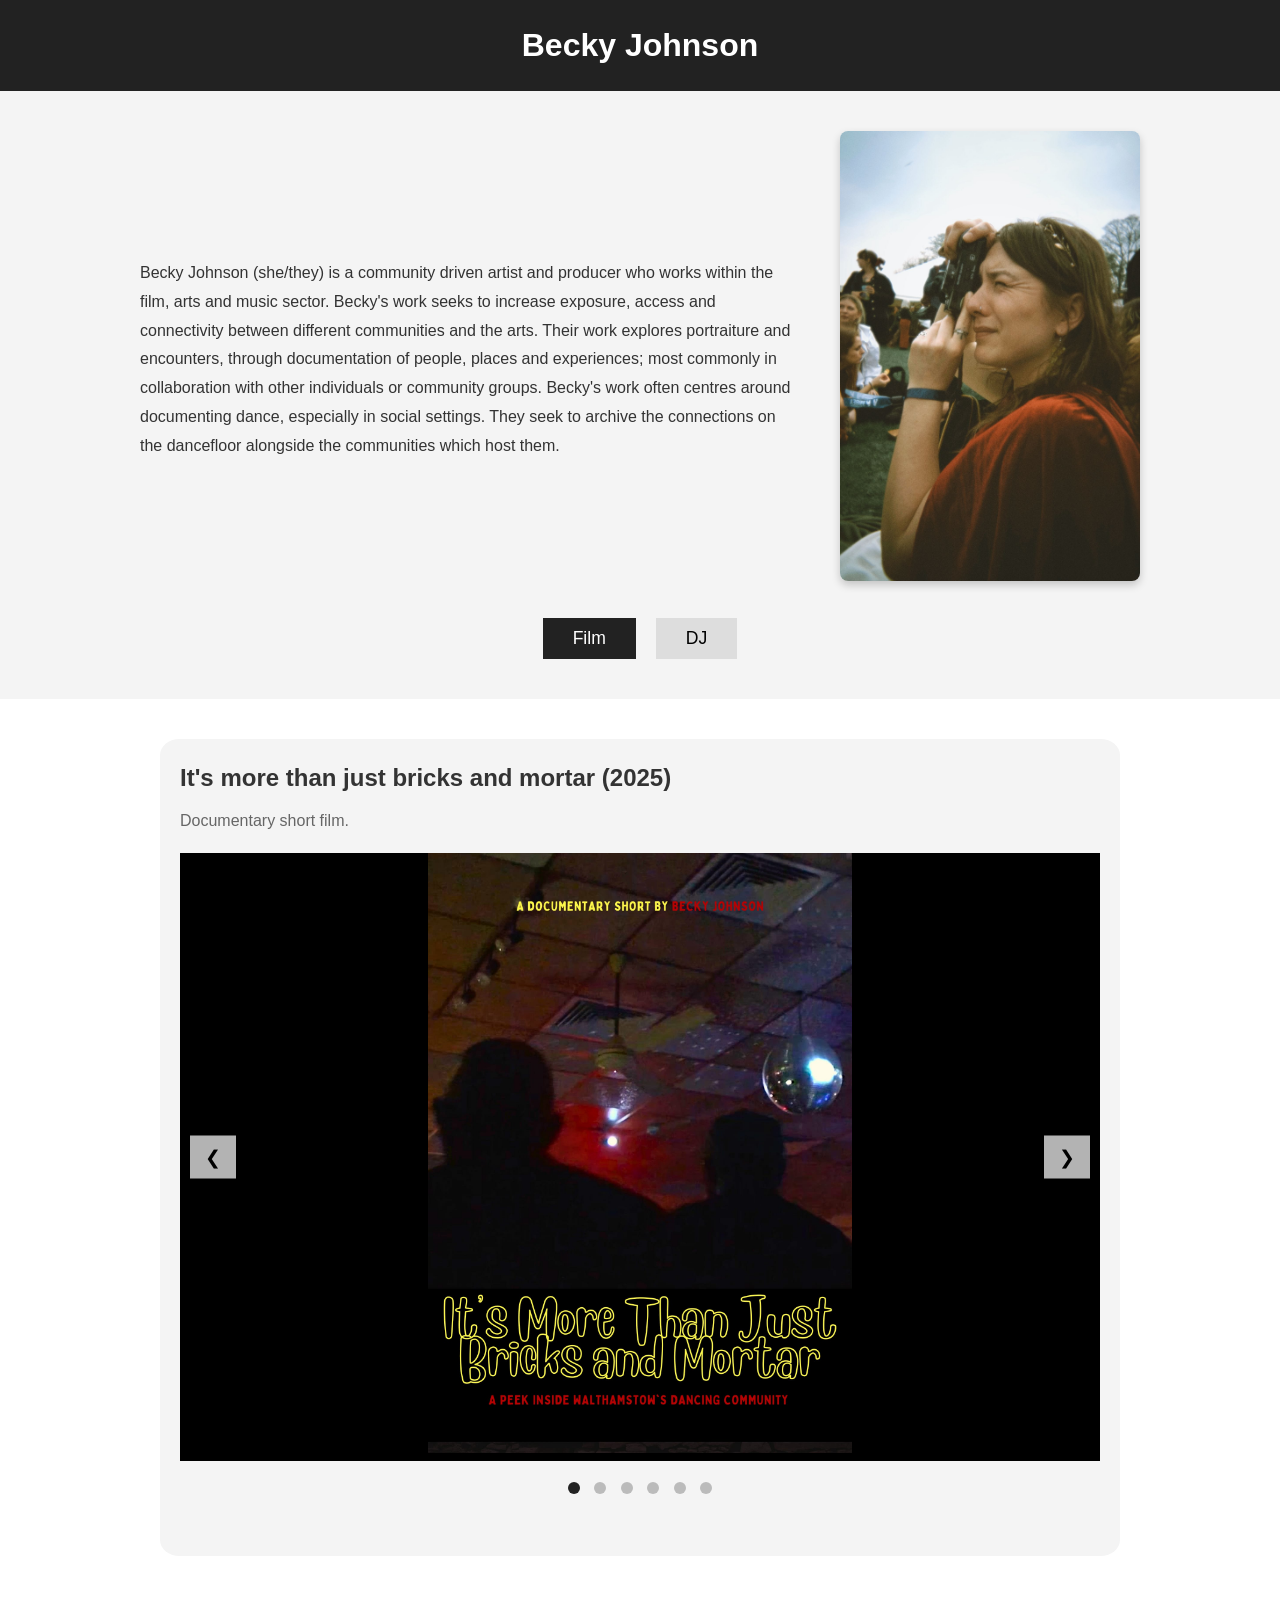
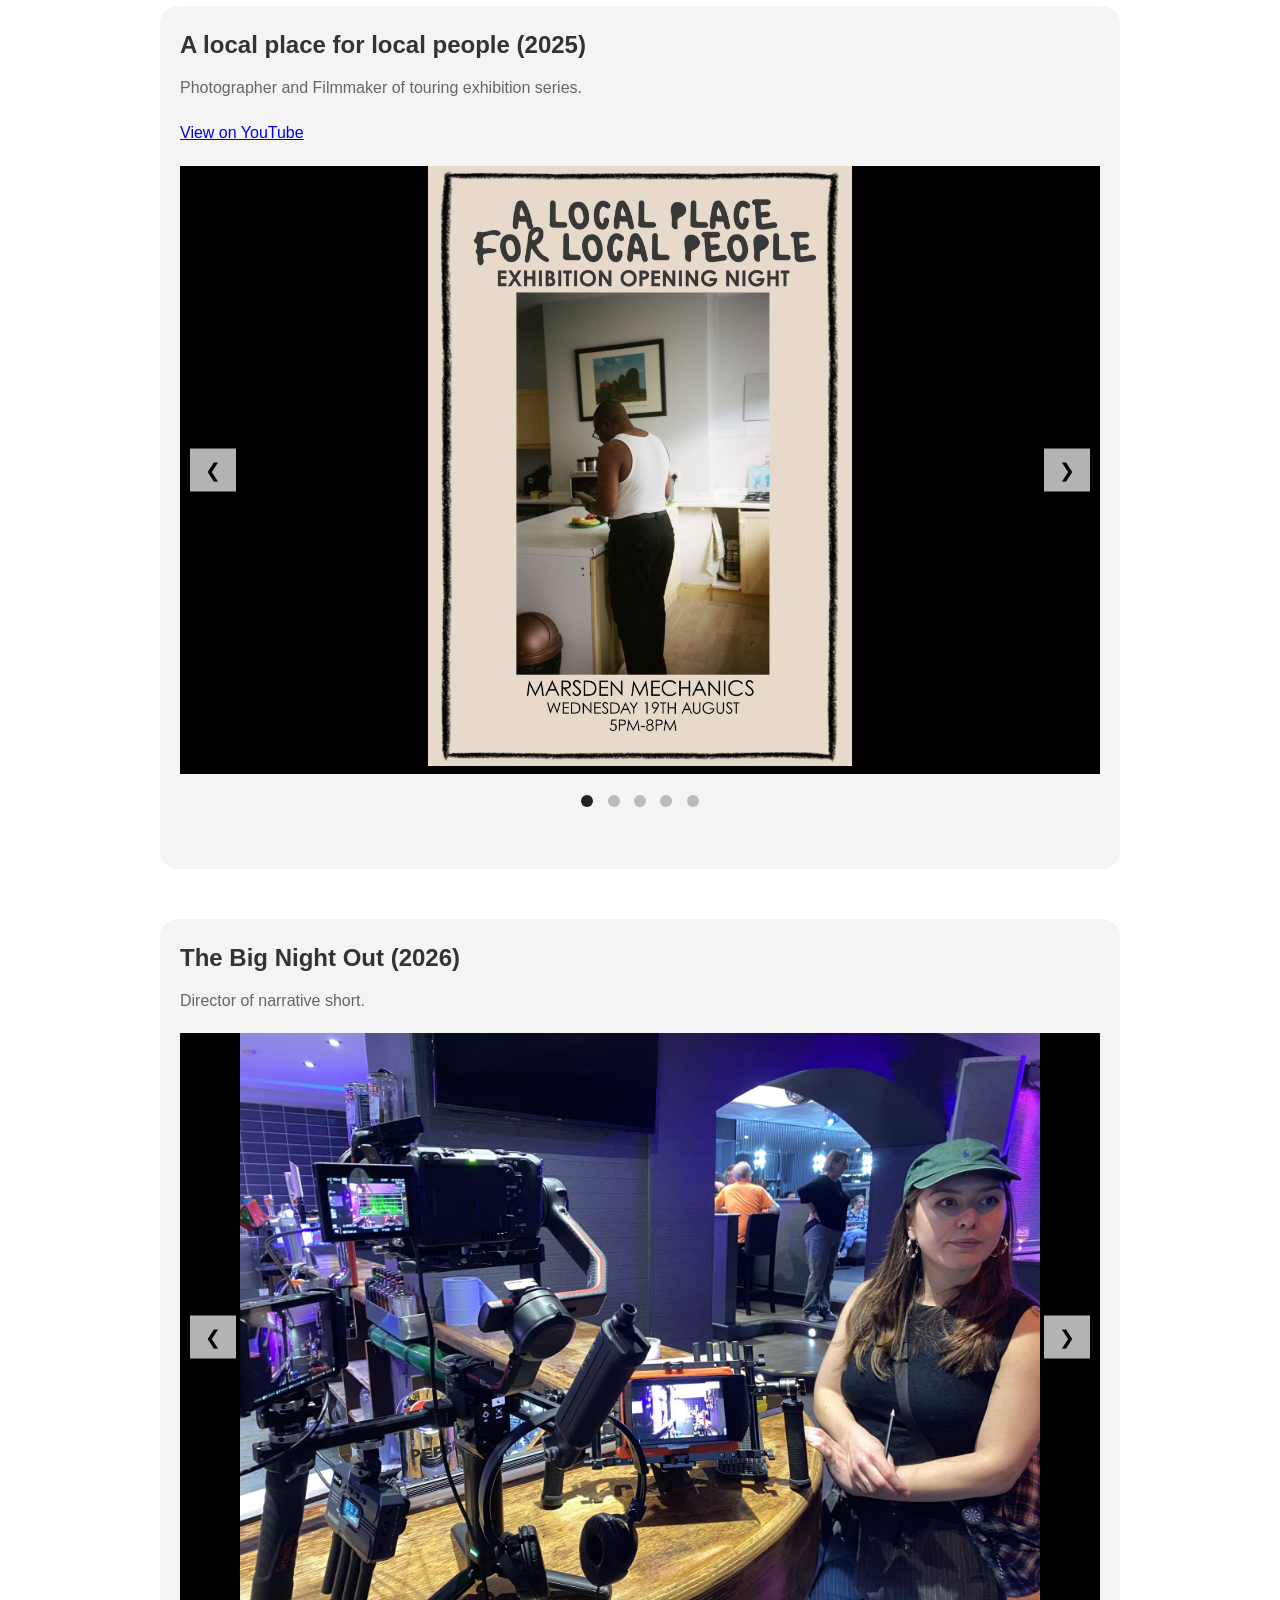
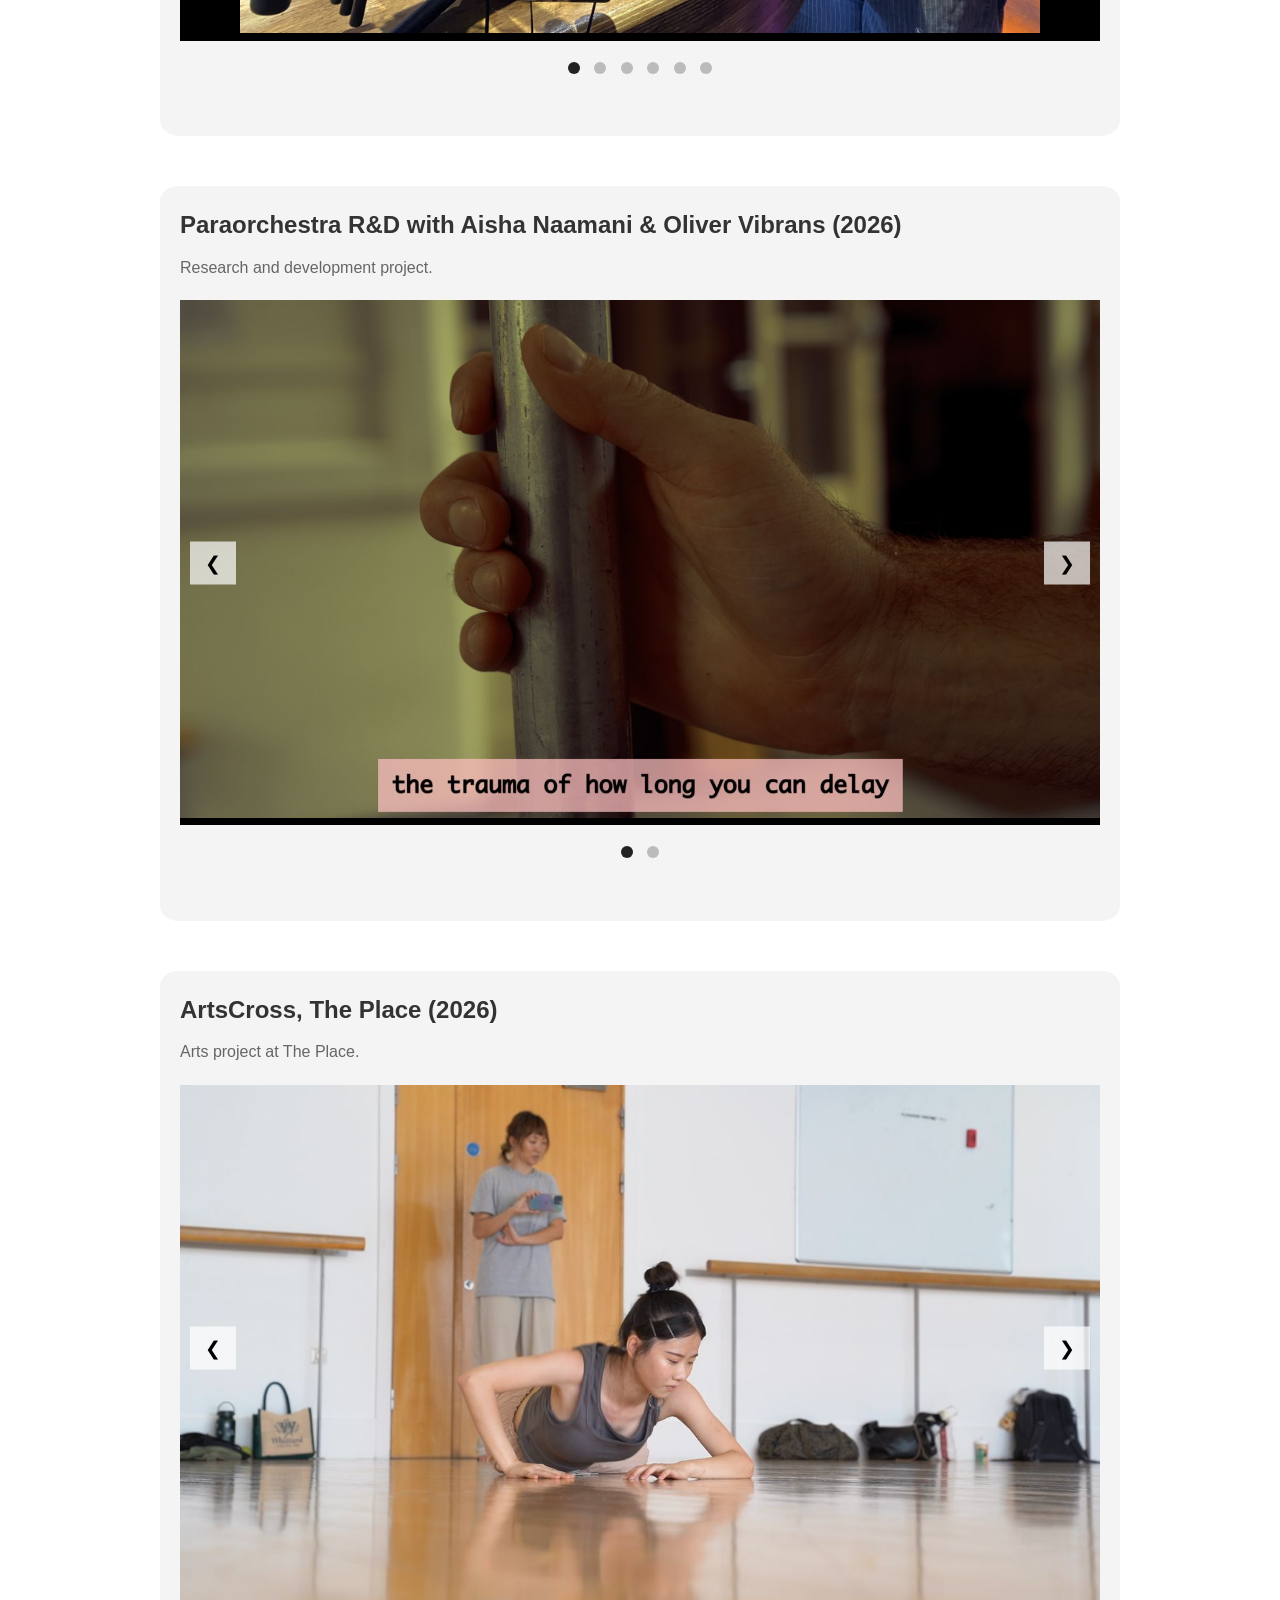
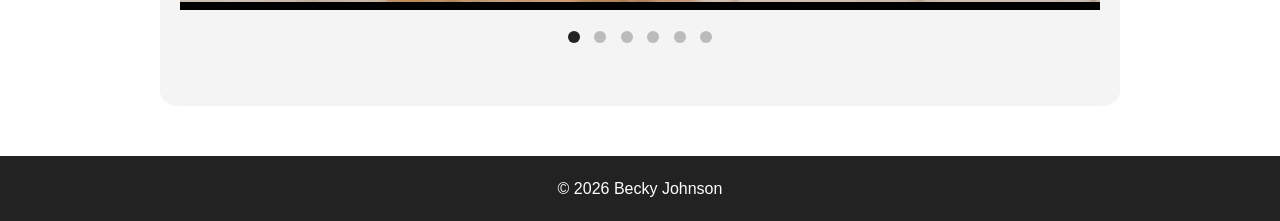
==== index.html @ 0bb27cd7 "push repo" ====
<!DOCTYPE html>
<html lang="en">
<head>
    <meta charset="UTF-8">
    <meta name="viewport" content="width=device-width, initial-scale=1.0">
    <title>Becky Johnson - Portfolio</title>
    <link rel="stylesheet" href="./style.css">
</head>
<body>
    <!-- Header -->
    <header>
        <h1>Becky Johnson</h1>
    </header>

    <!-- Hero Section -->
    <section class="hero">
        <div class="hero-content">
            <div class="bio">
                <p>Becky Johnson (she/they) is a community driven artist and producer who works within the film, arts and music sector. Becky's work seeks to increase exposure, access and connectivity between different communities and the arts. Their work explores portraiture and encounters, through documentation of people, places and experiences; most commonly in collaboration with other individuals or community groups. Becky's work often centres around documenting dance, especially in social settings. They seek to archive the connections on the dancefloor alongside the communities which host them.</p>
            </div>
            <div class="hero-image">
                <img src="Assets/Becky.jpeg" alt="Becky Johnson">
            </div>
        </div>

        <div class="tabs">
            <button class="tab active" onclick="showTab('film')">Film</button>
            <button class="tab" onclick="showTab('dj')">DJ</button>
        </div>
    </section>

    <!-- Main Body -->
    <main>
        <!-- Film Section -->
        <div id="film" class="content-section active">
            <div class="projects">

                <!-- Project 1: It's more than just bricks and mortar -->
                <div class="project">
                    <h3>It's more than just bricks and mortar (2025)</h3>
                    <p class="project-description">Documentary short film.</p>

                    <div class="slideshow">
                        <div class="slideshow-container">
                            <div class="slide active">
                                <img src="Assets/It's more than just bricks and mortar _main.jpeg" alt="It's more than just bricks and mortar">
                            </div>
                            <div class="slide">
                                <img src="Assets/It's more than just bricks and mortar _1.jpeg" alt="It's more than just bricks and mortar">
                            </div>
                            <div class="slide">
                                <img src="Assets/It's more than just bricks and mortar _2.jpeg" alt="It's more than just bricks and mortar">
                            </div>
                            <div class="slide">
                                <img src="Assets/It's more than just bricks and mortar _3.jpeg" alt="It's more than just bricks and mortar">
                            </div>
                            <div class="slide">
                                <img src="Assets/It's more than just bricks and mortar _4.jpeg" alt="It's more than just bricks and mortar">
                            </div>
                            <div class="slide">
                                <img src="Assets/It's more than just bricks and mortar _5.jpeg" alt="It's more than just bricks and mortar">
                            </div>

                            <div class="slideshow-controls">
                                <button class="control-btn" onclick="changeSlide(0, -1)">&#10094;</button>
                                <button class="control-btn" onclick="changeSlide(0, 1)">&#10095;</button>
                            </div>
                        </div>

                        <div class="dots">
                            <span class="dot active" onclick="goToSlide(0, 0)"></span>
                            <span class="dot" onclick="goToSlide(0, 1)"></span>
                            <span class="dot" onclick="goToSlide(0, 2)"></span>
                            <span class="dot" onclick="goToSlide(0, 3)"></span>
                            <span class="dot" onclick="goToSlide(0, 4)"></span>
                            <span class="dot" onclick="goToSlide(0, 5)"></span>
                        </div>
                    </div>
                </div>

                <!-- Project 2: A local place for local people -->
                <div class="project">
                    <h3>A local place for local people (2025)</h3>
                    <p class="project-description">Photographer and Filmmaker of touring exhibition series.</p>
                    <p class="project-description">
                        <a href="https://youtube.com/playlist?list=PLKdVuWgEbwWw&si=3KhOcfUSU0G9OUzR" target="_blank">View on YouTube</a>
                    </p>

                    <div class="slideshow">
                        <div class="slideshow-container">
                            <div class="slide active">
                                <img src="Assets/A local place for local people_main.jpeg" alt="A local place for local people">
                            </div>
                            <div class="slide">
                                <img src="Assets/A local place for local people_1.jpeg" alt="A local place for local people">
                            </div>
                            <div class="slide">
                                <img src="Assets/A local place for local people_2.jpeg" alt="A local place for local people">
                            </div>
                            <div class="slide">
                                <img src="Assets/A local place for local people_3.jpeg" alt="A local place for local people">
                            </div>
                            <div class="slide">
                                <img src="Assets/A local place for local people_4.jpeg" alt="A local place for local people">
                            </div>

                            <div class="slideshow-controls">
                                <button class="control-btn" onclick="changeSlide(1, -1)">&#10094;</button>
                                <button class="control-btn" onclick="changeSlide(1, 1)">&#10095;</button>
                            </div>
                        </div>

                        <div class="dots">
                            <span class="dot active" onclick="goToSlide(1, 0)"></span>
                            <span class="dot" onclick="goToSlide(1, 1)"></span>
                            <span class="dot" onclick="goToSlide(1, 2)"></span>
                            <span class="dot" onclick="goToSlide(1, 3)"></span>
                            <span class="dot" onclick="goToSlide(1, 4)"></span>
                        </div>
                    </div>
                </div>

                <!-- Project 3: The Big Night Out -->
                <div class="project">
                    <h3>The Big Night Out (2026)</h3>
                    <p class="project-description">Director of narrative short.</p>

                    <div class="slideshow">
                        <div class="slideshow-container">
                            <div class="slide active">
                                <img src="Assets/The Big Night Out_Main.jpeg" alt="The Big Night Out">
                            </div>
                            <div class="slide">
                                <img src="Assets/The Big Night Out_1.jpeg" alt="The Big Night Out">
                            </div>
                            <div class="slide">
                                <img src="Assets/The Big Night Out_2.jpeg" alt="The Big Night Out">
                            </div>
                            <div class="slide">
                                <img src="Assets/The Big Night Out_3.jpeg" alt="The Big Night Out">
                            </div>
                            <div class="slide">
                                <img src="Assets/The Big Night Out_4.jpeg" alt="The Big Night Out">
                            </div>
                            <div class="slide">
                                <img src="Assets/Happy Dradons Big Night Out.jpeg" alt="The Big Night Out">
                            </div>

                            <div class="slideshow-controls">
                                <button class="control-btn" onclick="changeSlide(2, -1)">&#10094;</button>
                                <button class="control-btn" onclick="changeSlide(2, 1)">&#10095;</button>
                            </div>
                        </div>

                        <div class="dots">
                            <span class="dot active" onclick="goToSlide(2, 0)"></span>
                            <span class="dot" onclick="goToSlide(2, 1)"></span>
                            <span class="dot" onclick="goToSlide(2, 2)"></span>
                            <span class="dot" onclick="goToSlide(2, 3)"></span>
                            <span class="dot" onclick="goToSlide(2, 4)"></span>
                            <span class="dot" onclick="goToSlide(2, 5)"></span>
                        </div>
                    </div>
                </div>

                <!-- Project 4: Paraorchestra R&D -->
                <div class="project">
                    <h3>Paraorchestra R&D with Aisha Naamani & Oliver Vibrans (2026)</h3>
                    <p class="project-description">Research and development project.</p>

                    <div class="slideshow">
                        <div class="slideshow-container">
                            <div class="slide active">
                                <img src="Assets/Paraorchestra R&D with Aisha Naamani & Oliver Vibrans_Main.jpeg" alt="Paraorchestra R&D">
                            </div>
                            <div class="slide">
                                <img src="Assets/Paraorchestra R&D with Aisha Naamani & Oliver Vibrans _1.jpeg" alt="Paraorchestra R&D">
                            </div>

                            <div class="slideshow-controls">
                                <button class="control-btn" onclick="changeSlide(3, -1)">&#10094;</button>
                                <button class="control-btn" onclick="changeSlide(3, 1)">&#10095;</button>
                            </div>
                        </div>

                        <div class="dots">
                            <span class="dot active" onclick="goToSlide(3, 0)"></span>
                            <span class="dot" onclick="goToSlide(3, 1)"></span>
                        </div>
                    </div>
                </div>

                <!-- Project 5: ArtsCross, The Place -->
                <div class="project">
                    <h3>ArtsCross, The Place (2026)</h3>
                    <p class="project-description">Arts project at The Place.</p>

                    <div class="slideshow">
                        <div class="slideshow-container">
                            <div class="slide active">
                                <img src="Assets/ArtsCross, The Place_1.jpeg" alt="ArtsCross, The Place">
                            </div>
                            <div class="slide">
                                <img src="Assets/ArtsCross, The Place_2.jpeg" alt="ArtsCross, The Place">
                            </div>
                            <div class="slide">
                                <img src="Assets/ArtsCross, The Place_3.jpeg" alt="ArtsCross, The Place">
                            </div>
                            <div class="slide">
                                <img src="Assets/ArtsCross, The Place_4.jpeg" alt="ArtsCross, The Place">
                            </div>
                            <div class="slide">
                                <img src="Assets/ArtsCross, The Place_5.jpeg" alt="ArtsCross, The Place">
                            </div>
                            <div class="slide">
                                <img src="Assets/ArtsCross, The Place_6.jpeg" alt="ArtsCross, The Place">
                            </div>

                            <div class="slideshow-controls">
                                <button class="control-btn" onclick="changeSlide(4, -1)">&#10094;</button>
                                <button class="control-btn" onclick="changeSlide(4, 1)">&#10095;</button>
                            </div>
                        </div>

                        <div class="dots">
                            <span class="dot active" onclick="goToSlide(4, 0)"></span>
                            <span class="dot" onclick="goToSlide(4, 1)"></span>
                            <span class="dot" onclick="goToSlide(4, 2)"></span>
                            <span class="dot" onclick="goToSlide(4, 3)"></span>
                            <span class="dot" onclick="goToSlide(4, 4)"></span>
                            <span class="dot" onclick="goToSlide(4, 5)"></span>
                        </div>
                    </div>
                </div>

            </div>
        </div>

        <!-- DJ Section -->
        <div id="dj" class="content-section">
            <div class="empty-state">
                <h2>Coming Soon</h2>
                <p>DJ projects will be added here.</p>
            </div>
        </div>
    </main>

    <!-- Footer -->
    <footer>
        <p>&copy; 2026 Becky Johnson</p>
    </footer>

    <script>
        // Tab switching
        function showTab(tabName) {
            // Hide all content sections
            const sections = document.querySelectorAll('.content-section');
            sections.forEach(section => section.classList.remove('active'));

            // Remove active class from all tabs
            const tabs = document.querySelectorAll('.tab');
            tabs.forEach(tab => tab.classList.remove('active'));

            // Show selected section
            document.getElementById(tabName).classList.add('active');

            // Highlight active tab
            event.target.classList.add('active');
        }

        // Slideshow functionality
        function changeSlide(projectIndex, direction) {
            const project = document.querySelectorAll('.project')[projectIndex];
            const slides = project.querySelectorAll('.slide');
            const dots = project.querySelectorAll('.dot');

            let currentIndex = 0;
            slides.forEach((slide, index) => {
                if (slide.classList.contains('active')) {
                    currentIndex = index;
                }
            });

            slides[currentIndex].classList.remove('active');
            dots[currentIndex].classList.remove('active');

            let newIndex = currentIndex + direction;
            if (newIndex >= slides.length) newIndex = 0;
            if (newIndex < 0) newIndex = slides.length - 1;

            slides[newIndex].classList.add('active');
            dots[newIndex].classList.add('active');
        }

        function goToSlide(projectIndex, slideIndex) {
            const project = document.querySelectorAll('.project')[projectIndex];
            const slides = project.querySelectorAll('.slide');
            const dots = project.querySelectorAll('.dot');

            slides.forEach(slide => slide.classList.remove('active'));
            dots.forEach(dot => dot.classList.remove('active'));

            slides[slideIndex].classList.add('active');
            dots[slideIndex].classList.add('active');
        }
    </script>
</body>
</html>
---- style.css ----
* {
            margin: 0;
            padding: 0;
            box-sizing: border-box;
        }

        body {
            font-family: Arial, sans-serif;
            line-height: 1.6;
            color: #333;
        }

        /* Header */
        header {
            background-color: #222;
            color: white;
            padding: 20px;
            text-align: center;
        }

        header h1 {
            font-size: 2em;
        }

        /* Hero Section */
        .hero {
            background-color: #f4f4f4;
            padding: 40px 20px;
            text-align: center;
        }

        .hero-content {
            max-width: 1000px;
            margin: 0 auto 30px;
            display: flex;
            align-items: center;
            gap: 40px;
        }

        .bio {
            flex: 1;
            line-height: 1.8;
            text-align: left;
        }

        .hero-image {
            flex: 0 0 300px;
        }

        .hero-image img {
            width: 100%;
            height: auto;
            border-radius: 8px;
            box-shadow: 0 4px 8px rgba(0, 0, 0, 0.2);
        }

        /* Tabs */
        .tabs {
            display: flex;
            justify-content: center;
            gap: 20px;
            margin-top: 20px;
        }

        .tab {
            padding: 10px 30px;
            background-color: #ddd;
            border: none;
            cursor: pointer;
            font-size: 1.1em;
            transition: background-color 0.3s;
        }

        .tab:hover {
            background-color: #ccc;
        }

        .tab.active {
            background-color: #222;
            color: white;
        }

        /* Main Body */
        main {
            max-width: 1000px;
            margin: 40px auto;
            padding: 0 20px;
        }

        .content-section {
            display: none;
        }

        .content-section.active {
            display: block;
        }

        .projects {
            display: flex;
            flex-direction: column;
            gap: 50px;
        }

        /* Project Card */
        .project {
            border: 1px solid #rgb(244, 244, 244);
            border-radius: 2%;
            padding: 20px;
            background-color: rgb(244, 244, 244);
            /* background-image: radial-gradient(rgba(18, 28, 28, 0.757), rgba(28, 47, 47, 0.563)); */
            /* box-shadow: 
                12px 12px 16px 0 rgba(0, 0, 0, 0.55),
                -2px -4px 10px 0 rgba(0, 0, 0, 0.55); */
        }

        .project h3 {
            margin-bottom: 10px;
            font-size: 1.5em;
        }

        .project-description {
            margin-bottom: 20px;
            color: #666;
        }

        /* Slideshow */
        .slideshow {
            position: relative;
            max-width: 100%;
            margin: 20px 0;
        }

        .slideshow-container {
            position: relative;
            background-color: #000;
            min-height: 400px;
            display: flex;
            align-items: center;
            justify-content: center;
        }

        .slide {
            display: none;
            width: 100%;
        }

        .slide.active {
            display: block;
        }

        .slide img {
            width: 100%;
            height: auto;
            max-height: 600px;
            object-fit: contain;
        }

        /* Slideshow Controls */
        .slideshow-controls {
            position: absolute;
            top: 50%;
            transform: translateY(-50%);
            width: 100%;
            display: flex;
            justify-content: space-between;
            padding: 0 10px;
        }

        .control-btn {
            background-color: rgba(255, 255, 255, 0.7);
            border: none;
            padding: 10px 15px;
            cursor: pointer;
            font-size: 1.2em;
            transition: background-color 0.3s;
        }

        .control-btn:hover {
            background-color: rgba(255, 255, 255, 0.9);
        }

        /* Dots */
        .dots {
            text-align: center;
            padding: 15px 0;
        }

        .dot {
            height: 12px;
            width: 12px;
            margin: 0 5px;
            background-color: #bbb;
            border-radius: 50%;
            display: inline-block;
            cursor: pointer;
            transition: background-color 0.3s;
        }

        .dot.active {
            background-color: #222;
        }

        /* Footer */
        footer {
            background-color: #222;
            color: white;
            text-align: center;
            padding: 20px;
            margin-top: 50px;
        }

        /* Empty State */
        .empty-state {
            text-align: center;
            padding: 60px 20px;
            color: #999;
        }
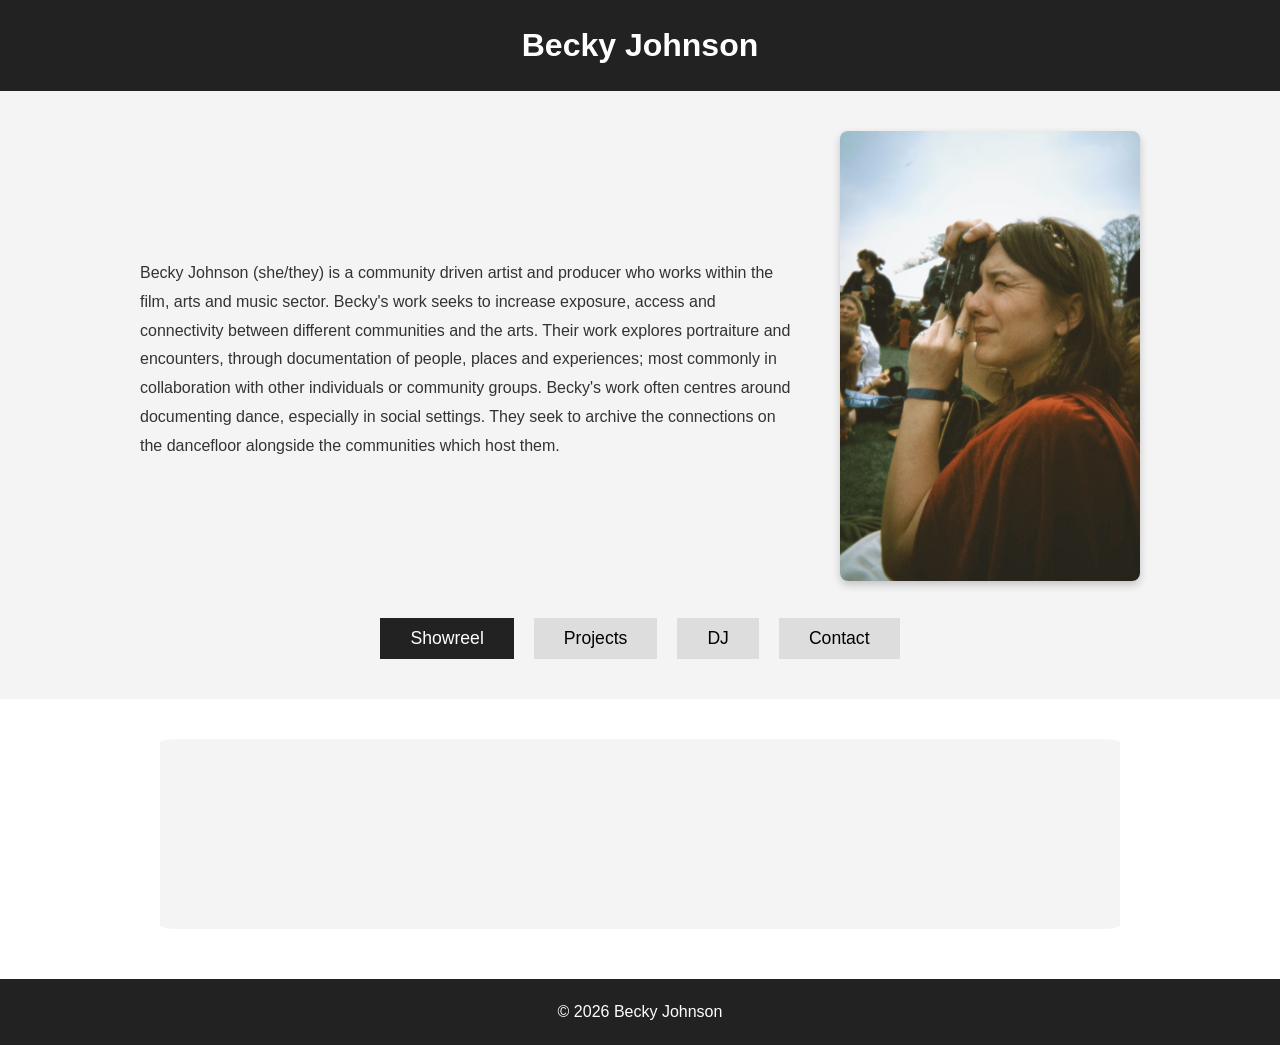
==== commit 4c40bf1c: "add tabs, new links, rename projects" ====
--- a/index.html
+++ b/index.html
@@ -24,30 +24,46 @@
         </div>
 
         <div class="tabs">
-            <button class="tab active" onclick="showTab('film')">Film</button>
+            <button class="tab active" onclick="showTab('showreel')">Showreel</button>
+            <button class="tab " onclick="showTab('film')">Projects</button>
             <button class="tab" onclick="showTab('dj')">DJ</button>
+            <button class="tab" onclick="showTab('contact')">Contact</button>
         </div>
     </section>
 
     <!-- Main Body -->
     <main>
+
+        <!-- Showreel Section -->
+         <div id="showreel" class="content-section active project">
+            <!-- https://youtu.be/Aj2TbbXhRAE?is=eNiJQ0PCiGZi4lae -->
+
+            <!-- width="560" height="315" -->
+            <iframe 
+            src="https://www.youtube.com/embed/Aj2TbbXhRAE?si=S99N1YdwuLKvpBjG" 
+            title="YouTube video player" frameborder="0" allow="accelerometer; autoplay; clipboard-write; encrypted-media; gyroscope; picture-in-picture; web-share" 
+            referrerpolicy="strict-origin-when-cross-origin" allowfullscreen></iframe>
+
+
+         </div>
+
         <!-- Film Section -->
-        <div id="film" class="content-section active">
+        <div id="film" class="content-section">
             <div class="projects">
 
                 <!-- Project 1: It's more than just bricks and mortar -->
                 <div class="project">
                     <h3>It's more than just bricks and mortar (2025)</h3>
-                    <p class="project-description">Documentary short film.</p>
+                    <p class="project-description">Documentary short exploring Walthamstow Trades hall's dancing community and it's impact on working mens clubs today. Screened at Adra Screendance festival, Frame Rush Film festival, Off beat folk film festival and awarded to the honours list at Women X festival.</p>
 
                     <div class="slideshow">
                         <div class="slideshow-container">
                             <div class="slide active">
                                 <img src="Assets/It's more than just bricks and mortar _main.jpeg" alt="It's more than just bricks and mortar">
                             </div>
-                            <div class="slide">
+                            <!-- <div class="slide">
                                 <img src="Assets/It's more than just bricks and mortar _1.jpeg" alt="It's more than just bricks and mortar">
-                            </div>
+                            </div> -->
                             <div class="slide">
                                 <img src="Assets/It's more than just bricks and mortar _2.jpeg" alt="It's more than just bricks and mortar">
                             </div>
@@ -57,9 +73,9 @@
                             <div class="slide">
                                 <img src="Assets/It's more than just bricks and mortar _4.jpeg" alt="It's more than just bricks and mortar">
                             </div>
-                            <div class="slide">
+                            <!-- <div class="slide">
                                 <img src="Assets/It's more than just bricks and mortar _5.jpeg" alt="It's more than just bricks and mortar">
-                            </div>
+                            </div> -->
 
                             <div class="slideshow-controls">
                                 <button class="control-btn" onclick="changeSlide(0, -1)">&#10094;</button>
@@ -81,7 +97,7 @@
                 <!-- Project 2: A local place for local people -->
                 <div class="project">
                     <h3>A local place for local people (2025)</h3>
-                    <p class="project-description">Photographer and Filmmaker of touring exhibition series.</p>
+                    <p class="project-description">Photographer and Filmmaker of touring exhibition series which explores themes of identity within rural communities.</p>
                     <p class="project-description">
                         <a href="https://youtube.com/playlist?list=PLKdVuWgEbwWw&si=3KhOcfUSU0G9OUzR" target="_blank">View on YouTube</a>
                     </p>
@@ -89,19 +105,19 @@
                     <div class="slideshow">
                         <div class="slideshow-container">
                             <div class="slide active">
+                                <img src="Assets/A local place for local people_4.jpeg" alt="A local place for local people">
+                            </div>
+                            <!-- <div class="slide">
+                                <img src="Assets/A local place for local people_1.jpeg" alt="A local place for local people">
+                            </div> -->
+                            <div class="slide">
+                                <img src="Assets/A local place for local people_2.jpeg" alt="A local place for local people">
+                            </div>
+                            <div class="slide">
+                                <img src="Assets/A local place for local people_3.jpeg" alt="A local place for local people">
+                            </div>
+                            <div class="slide">
                                 <img src="Assets/A local place for local people_main.jpeg" alt="A local place for local people">
-                            </div>
-                            <div class="slide">
-                                <img src="Assets/A local place for local people_1.jpeg" alt="A local place for local people">
-                            </div>
-                            <div class="slide">
-                                <img src="Assets/A local place for local people_2.jpeg" alt="A local place for local people">
-                            </div>
-                            <div class="slide">
-                                <img src="Assets/A local place for local people_3.jpeg" alt="A local place for local people">
-                            </div>
-                            <div class="slide">
-                                <img src="Assets/A local place for local people_4.jpeg" alt="A local place for local people">
                             </div>
 
                             <div class="slideshow-controls">
@@ -123,7 +139,7 @@
                 <!-- Project 3: The Big Night Out -->
                 <div class="project">
                     <h3>The Big Night Out (2026)</h3>
-                    <p class="project-description">Director of narrative short.</p>
+                    <p class="project-description">Director of community led short film, exploring disabled nightlife in rural Abergavenny. Produced by Happy Dragons Theatre. <br>Release date TBC.</p>
 
                     <div class="slideshow">
                         <div class="slideshow-container">
@@ -131,19 +147,19 @@
                                 <img src="Assets/The Big Night Out_Main.jpeg" alt="The Big Night Out">
                             </div>
                             <div class="slide">
+                                <img src="Assets/Happy Dradons Big Night Out.jpeg" alt="The Big Night Out">
+                            </div>
+                            <div class="slide">
                                 <img src="Assets/The Big Night Out_1.jpeg" alt="The Big Night Out">
                             </div>
-                            <div class="slide">
+                            <!-- <div class="slide">
                                 <img src="Assets/The Big Night Out_2.jpeg" alt="The Big Night Out">
-                            </div>
+                            </div> -->
                             <div class="slide">
                                 <img src="Assets/The Big Night Out_3.jpeg" alt="The Big Night Out">
                             </div>
                             <div class="slide">
                                 <img src="Assets/The Big Night Out_4.jpeg" alt="The Big Night Out">
-                            </div>
-                            <div class="slide">
-                                <img src="Assets/Happy Dradons Big Night Out.jpeg" alt="The Big Night Out">
                             </div>
 
                             <div class="slideshow-controls">
@@ -166,15 +182,15 @@
                 <!-- Project 4: Paraorchestra R&D -->
                 <div class="project">
                     <h3>Paraorchestra R&D with Aisha Naamani & Oliver Vibrans (2026)</h3>
-                    <p class="project-description">Research and development project.</p>
-
-                    <div class="slideshow">
-                        <div class="slideshow-container">
-                            <div class="slide active">
+                    <p class="project-description">Filmmaker for Research and Development project.</p>
+
+                    <div class="slideshow">
+                        <div class="slideshow-container">
+                            <div class="slide active">
+                                <img src="Assets/Paraorchestra R&D with Aisha Naamani & Oliver Vibrans _1.jpeg" alt="Paraorchestra R&D">
+                            </div>
+                            <div class="slide">
                                 <img src="Assets/Paraorchestra R&D with Aisha Naamani & Oliver Vibrans_Main.jpeg" alt="Paraorchestra R&D">
-                            </div>
-                            <div class="slide">
-                                <img src="Assets/Paraorchestra R&D with Aisha Naamani & Oliver Vibrans _1.jpeg" alt="Paraorchestra R&D">
                             </div>
 
                             <div class="slideshow-controls">
@@ -193,7 +209,8 @@
                 <!-- Project 5: ArtsCross, The Place -->
                 <div class="project">
                     <h3>ArtsCross, The Place (2026)</h3>
-                    <p class="project-description">Arts project at The Place.</p>
+                    <p class="project-description">Filmmaker for international collaboration project with 8 choreographers and 28 dancers from Beijing, Hong Kong, Taipei and London.</p>
+                    <p><a href=" https://rescen.net/blog10/">Project link</a></p>
 
                     <div class="slideshow">
                         <div class="slideshow-container">
@@ -243,6 +260,16 @@
                 <p>DJ projects will be added here.</p>
             </div>
         </div>
+        
+        <!-- Contact Section -->
+        <div id="contact" class="content-section">
+            <div class="empty-state">
+                <h2>Becky Johnson</h2>
+                <p>Email: bjohnsoncreative@outlook.com</p>
+                <p>Instagram: intagram.com/bjognsoncreative</p>
+                <p>YouTube: youtube.com/@b.johnsoncreative</p>
+            </div>
+        </div>
     </main>
 
     <!-- Footer -->
@@ -250,59 +277,6 @@
         <p>&copy; 2026 Becky Johnson</p>
     </footer>
 
-    <script>
-        // Tab switching
-        function showTab(tabName) {
-            // Hide all content sections
-            const sections = document.querySelectorAll('.content-section');
-            sections.forEach(section => section.classList.remove('active'));
-
-            // Remove active class from all tabs
-            const tabs = document.querySelectorAll('.tab');
-            tabs.forEach(tab => tab.classList.remove('active'));
-
-            // Show selected section
-            document.getElementById(tabName).classList.add('active');
-
-            // Highlight active tab
-            event.target.classList.add('active');
-        }
-
-        // Slideshow functionality
-        function changeSlide(projectIndex, direction) {
-            const project = document.querySelectorAll('.project')[projectIndex];
-            const slides = project.querySelectorAll('.slide');
-            const dots = project.querySelectorAll('.dot');
-
-            let currentIndex = 0;
-            slides.forEach((slide, index) => {
-                if (slide.classList.contains('active')) {
-                    currentIndex = index;
-                }
-            });
-
-            slides[currentIndex].classList.remove('active');
-            dots[currentIndex].classList.remove('active');
-
-            let newIndex = currentIndex + direction;
-            if (newIndex >= slides.length) newIndex = 0;
-            if (newIndex < 0) newIndex = slides.length - 1;
-
-            slides[newIndex].classList.add('active');
-            dots[newIndex].classList.add('active');
-        }
-
-        function goToSlide(projectIndex, slideIndex) {
-            const project = document.querySelectorAll('.project')[projectIndex];
-            const slides = project.querySelectorAll('.slide');
-            const dots = project.querySelectorAll('.dot');
-
-            slides.forEach(slide => slide.classList.remove('active'));
-            dots.forEach(dot => dot.classList.remove('active'));
-
-            slides[slideIndex].classList.add('active');
-            dots[slideIndex].classList.add('active');
-        }
-    </script>
+    <script src="./script.js"></script>
 </body>
 </html>
--- a/style.css
+++ b/style.css
@@ -100,6 +100,15 @@
             flex-direction: column;
             gap: 50px;
         }
+        
+        /* Showreel */
+        iframe {
+            display: flex;
+            margin: auto;
+            height: ;
+            width: ;
+        }
+
 
         /* Project Card */
         .project {
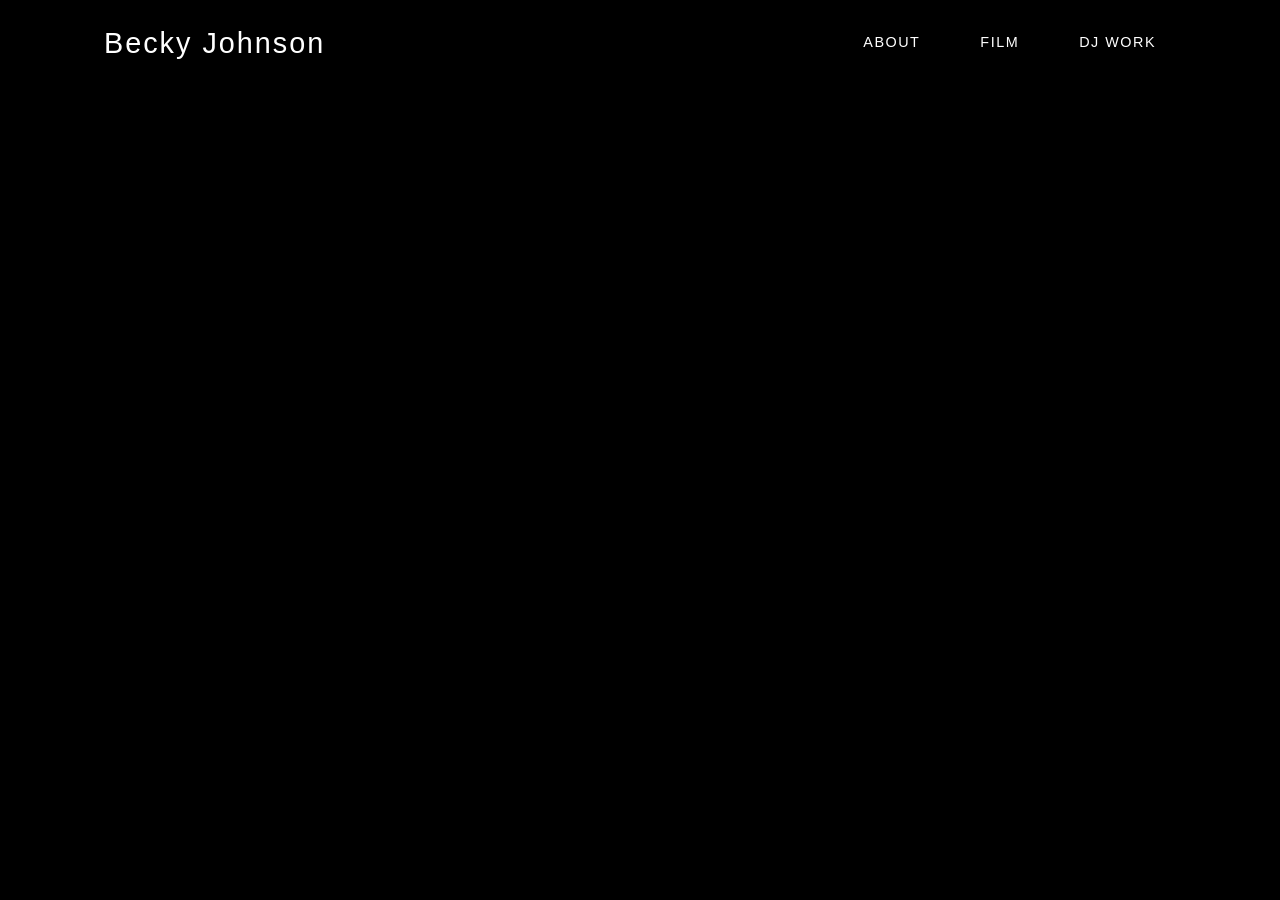
==== commit 2d96905b: "redesign" ====
--- a/index.html
+++ b/index.html
@@ -3,279 +3,35 @@
 <head>
     <meta charset="UTF-8">
     <meta name="viewport" content="width=device-width, initial-scale=1.0">
-    <title>Becky Johnson - Portfolio</title>
+    <title>Becky Johnson - Showreel</title>
     <link rel="stylesheet" href="./style.css">
 </head>
-<body>
-    <!-- Header -->
-    <header>
-        <h1>Becky Johnson</h1>
+<body class="landing-page">
+    <!-- Skip Navigation -->
+    <a href="#main-content" class="skip-link">Skip to main content</a>
+
+    <!-- Navigation Header -->
+    <header class="page-header page-header--overlay">
+        <div class="header-content">
+            <h1>Becky Johnson</h1>
+            <nav class="page-nav" aria-label="Main navigation">
+                <a href="about.html">About</a>
+                <a href="film.html">Film</a>
+                <a href="dj.html">DJ Work</a>
+            </nav>
+        </div>
     </header>
 
-    <!-- Hero Section -->
-    <section class="hero">
-        <div class="hero-content">
-            <div class="bio">
-                <p>Becky Johnson (she/they) is a community driven artist and producer who works within the film, arts and music sector. Becky's work seeks to increase exposure, access and connectivity between different communities and the arts. Their work explores portraiture and encounters, through documentation of people, places and experiences; most commonly in collaboration with other individuals or community groups. Becky's work often centres around documenting dance, especially in social settings. They seek to archive the connections on the dancefloor alongside the communities which host them.</p>
-            </div>
-            <div class="hero-image">
-                <img src="Assets/Becky.jpeg" alt="Becky Johnson">
-            </div>
-        </div>
+    <!-- Full-Screen Showreel Landing -->
+    <section id="main-content" class="landing-showreel" role="main">
 
-        <div class="tabs">
-            <button class="tab active" onclick="showTab('showreel')">Showreel</button>
-            <button class="tab " onclick="showTab('film')">Projects</button>
-            <button class="tab" onclick="showTab('dj')">DJ</button>
-            <button class="tab" onclick="showTab('contact')">Contact</button>
+        <div class="video-wrapper">
+            <iframe
+            src="https://www.youtube.com/embed/Aj2TbbXhRAE?autoplay=1&mute=1&controls=1&modestbranding=1&rel=0&fs=1&playsinline=1"
+            title="Becky Johnson Showreel" frameborder="0" allow="accelerometer; autoplay; clipboard-write; encrypted-media; gyroscope; picture-in-picture; web-share"
+            referrerpolicy="strict-origin-when-cross-origin" allowfullscreen></iframe>
         </div>
     </section>
-
-    <!-- Main Body -->
-    <main>
-
-        <!-- Showreel Section -->
-         <div id="showreel" class="content-section active project">
-            <!-- https://youtu.be/Aj2TbbXhRAE?is=eNiJQ0PCiGZi4lae -->
-
-            <!-- width="560" height="315" -->
-            <iframe 
-            src="https://www.youtube.com/embed/Aj2TbbXhRAE?si=S99N1YdwuLKvpBjG" 
-            title="YouTube video player" frameborder="0" allow="accelerometer; autoplay; clipboard-write; encrypted-media; gyroscope; picture-in-picture; web-share" 
-            referrerpolicy="strict-origin-when-cross-origin" allowfullscreen></iframe>
-
-
-         </div>
-
-        <!-- Film Section -->
-        <div id="film" class="content-section">
-            <div class="projects">
-
-                <!-- Project 1: It's more than just bricks and mortar -->
-                <div class="project">
-                    <h3>It's more than just bricks and mortar (2025)</h3>
-                    <p class="project-description">Documentary short exploring Walthamstow Trades hall's dancing community and it's impact on working mens clubs today. Screened at Adra Screendance festival, Frame Rush Film festival, Off beat folk film festival and awarded to the honours list at Women X festival.</p>
-
-                    <div class="slideshow">
-                        <div class="slideshow-container">
-                            <div class="slide active">
-                                <img src="Assets/It's more than just bricks and mortar _main.jpeg" alt="It's more than just bricks and mortar">
-                            </div>
-                            <!-- <div class="slide">
-                                <img src="Assets/It's more than just bricks and mortar _1.jpeg" alt="It's more than just bricks and mortar">
-                            </div> -->
-                            <div class="slide">
-                                <img src="Assets/It's more than just bricks and mortar _2.jpeg" alt="It's more than just bricks and mortar">
-                            </div>
-                            <div class="slide">
-                                <img src="Assets/It's more than just bricks and mortar _3.jpeg" alt="It's more than just bricks and mortar">
-                            </div>
-                            <div class="slide">
-                                <img src="Assets/It's more than just bricks and mortar _4.jpeg" alt="It's more than just bricks and mortar">
-                            </div>
-                            <!-- <div class="slide">
-                                <img src="Assets/It's more than just bricks and mortar _5.jpeg" alt="It's more than just bricks and mortar">
-                            </div> -->
-
-                            <div class="slideshow-controls">
-                                <button class="control-btn" onclick="changeSlide(0, -1)">&#10094;</button>
-                                <button class="control-btn" onclick="changeSlide(0, 1)">&#10095;</button>
-                            </div>
-                        </div>
-
-                        <div class="dots">
-                            <span class="dot active" onclick="goToSlide(0, 0)"></span>
-                            <span class="dot" onclick="goToSlide(0, 1)"></span>
-                            <span class="dot" onclick="goToSlide(0, 2)"></span>
-                            <span class="dot" onclick="goToSlide(0, 3)"></span>
-                            <span class="dot" onclick="goToSlide(0, 4)"></span>
-                            <span class="dot" onclick="goToSlide(0, 5)"></span>
-                        </div>
-                    </div>
-                </div>
-
-                <!-- Project 2: A local place for local people -->
-                <div class="project">
-                    <h3>A local place for local people (2025)</h3>
-                    <p class="project-description">Photographer and Filmmaker of touring exhibition series which explores themes of identity within rural communities.</p>
-                    <p class="project-description">
-                        <a href="https://youtube.com/playlist?list=PLKdVuWgEbwWw&si=3KhOcfUSU0G9OUzR" target="_blank">View on YouTube</a>
-                    </p>
-
-                    <div class="slideshow">
-                        <div class="slideshow-container">
-                            <div class="slide active">
-                                <img src="Assets/A local place for local people_4.jpeg" alt="A local place for local people">
-                            </div>
-                            <!-- <div class="slide">
-                                <img src="Assets/A local place for local people_1.jpeg" alt="A local place for local people">
-                            </div> -->
-                            <div class="slide">
-                                <img src="Assets/A local place for local people_2.jpeg" alt="A local place for local people">
-                            </div>
-                            <div class="slide">
-                                <img src="Assets/A local place for local people_3.jpeg" alt="A local place for local people">
-                            </div>
-                            <div class="slide">
-                                <img src="Assets/A local place for local people_main.jpeg" alt="A local place for local people">
-                            </div>
-
-                            <div class="slideshow-controls">
-                                <button class="control-btn" onclick="changeSlide(1, -1)">&#10094;</button>
-                                <button class="control-btn" onclick="changeSlide(1, 1)">&#10095;</button>
-                            </div>
-                        </div>
-
-                        <div class="dots">
-                            <span class="dot active" onclick="goToSlide(1, 0)"></span>
-                            <span class="dot" onclick="goToSlide(1, 1)"></span>
-                            <span class="dot" onclick="goToSlide(1, 2)"></span>
-                            <span class="dot" onclick="goToSlide(1, 3)"></span>
-                            <span class="dot" onclick="goToSlide(1, 4)"></span>
-                        </div>
-                    </div>
-                </div>
-
-                <!-- Project 3: The Big Night Out -->
-                <div class="project">
-                    <h3>The Big Night Out (2026)</h3>
-                    <p class="project-description">Director of community led short film, exploring disabled nightlife in rural Abergavenny. Produced by Happy Dragons Theatre. <br>Release date TBC.</p>
-
-                    <div class="slideshow">
-                        <div class="slideshow-container">
-                            <div class="slide active">
-                                <img src="Assets/The Big Night Out_Main.jpeg" alt="The Big Night Out">
-                            </div>
-                            <div class="slide">
-                                <img src="Assets/Happy Dradons Big Night Out.jpeg" alt="The Big Night Out">
-                            </div>
-                            <div class="slide">
-                                <img src="Assets/The Big Night Out_1.jpeg" alt="The Big Night Out">
-                            </div>
-                            <!-- <div class="slide">
-                                <img src="Assets/The Big Night Out_2.jpeg" alt="The Big Night Out">
-                            </div> -->
-                            <div class="slide">
-                                <img src="Assets/The Big Night Out_3.jpeg" alt="The Big Night Out">
-                            </div>
-                            <div class="slide">
-                                <img src="Assets/The Big Night Out_4.jpeg" alt="The Big Night Out">
-                            </div>
-
-                            <div class="slideshow-controls">
-                                <button class="control-btn" onclick="changeSlide(2, -1)">&#10094;</button>
-                                <button class="control-btn" onclick="changeSlide(2, 1)">&#10095;</button>
-                            </div>
-                        </div>
-
-                        <div class="dots">
-                            <span class="dot active" onclick="goToSlide(2, 0)"></span>
-                            <span class="dot" onclick="goToSlide(2, 1)"></span>
-                            <span class="dot" onclick="goToSlide(2, 2)"></span>
-                            <span class="dot" onclick="goToSlide(2, 3)"></span>
-                            <span class="dot" onclick="goToSlide(2, 4)"></span>
-                            <span class="dot" onclick="goToSlide(2, 5)"></span>
-                        </div>
-                    </div>
-                </div>
-
-                <!-- Project 4: Paraorchestra R&D -->
-                <div class="project">
-                    <h3>Paraorchestra R&D with Aisha Naamani & Oliver Vibrans (2026)</h3>
-                    <p class="project-description">Filmmaker for Research and Development project.</p>
-
-                    <div class="slideshow">
-                        <div class="slideshow-container">
-                            <div class="slide active">
-                                <img src="Assets/Paraorchestra R&D with Aisha Naamani & Oliver Vibrans _1.jpeg" alt="Paraorchestra R&D">
-                            </div>
-                            <div class="slide">
-                                <img src="Assets/Paraorchestra R&D with Aisha Naamani & Oliver Vibrans_Main.jpeg" alt="Paraorchestra R&D">
-                            </div>
-
-                            <div class="slideshow-controls">
-                                <button class="control-btn" onclick="changeSlide(3, -1)">&#10094;</button>
-                                <button class="control-btn" onclick="changeSlide(3, 1)">&#10095;</button>
-                            </div>
-                        </div>
-
-                        <div class="dots">
-                            <span class="dot active" onclick="goToSlide(3, 0)"></span>
-                            <span class="dot" onclick="goToSlide(3, 1)"></span>
-                        </div>
-                    </div>
-                </div>
-
-                <!-- Project 5: ArtsCross, The Place -->
-                <div class="project">
-                    <h3>ArtsCross, The Place (2026)</h3>
-                    <p class="project-description">Filmmaker for international collaboration project with 8 choreographers and 28 dancers from Beijing, Hong Kong, Taipei and London.</p>
-                    <p><a href=" https://rescen.net/blog10/">Project link</a></p>
-
-                    <div class="slideshow">
-                        <div class="slideshow-container">
-                            <div class="slide active">
-                                <img src="Assets/ArtsCross, The Place_1.jpeg" alt="ArtsCross, The Place">
-                            </div>
-                            <div class="slide">
-                                <img src="Assets/ArtsCross, The Place_2.jpeg" alt="ArtsCross, The Place">
-                            </div>
-                            <div class="slide">
-                                <img src="Assets/ArtsCross, The Place_3.jpeg" alt="ArtsCross, The Place">
-                            </div>
-                            <div class="slide">
-                                <img src="Assets/ArtsCross, The Place_4.jpeg" alt="ArtsCross, The Place">
-                            </div>
-                            <div class="slide">
-                                <img src="Assets/ArtsCross, The Place_5.jpeg" alt="ArtsCross, The Place">
-                            </div>
-                            <div class="slide">
-                                <img src="Assets/ArtsCross, The Place_6.jpeg" alt="ArtsCross, The Place">
-                            </div>
-
-                            <div class="slideshow-controls">
-                                <button class="control-btn" onclick="changeSlide(4, -1)">&#10094;</button>
-                                <button class="control-btn" onclick="changeSlide(4, 1)">&#10095;</button>
-                            </div>
-                        </div>
-
-                        <div class="dots">
-                            <span class="dot active" onclick="goToSlide(4, 0)"></span>
-                            <span class="dot" onclick="goToSlide(4, 1)"></span>
-                            <span class="dot" onclick="goToSlide(4, 2)"></span>
-                            <span class="dot" onclick="goToSlide(4, 3)"></span>
-                            <span class="dot" onclick="goToSlide(4, 4)"></span>
-                            <span class="dot" onclick="goToSlide(4, 5)"></span>
-                        </div>
-                    </div>
-                </div>
-
-            </div>
-        </div>
-
-        <!-- DJ Section -->
-        <div id="dj" class="content-section">
-            <div class="empty-state">
-                <h2>Coming Soon</h2>
-                <p>DJ projects will be added here.</p>
-            </div>
-        </div>
-        
-        <!-- Contact Section -->
-        <div id="contact" class="content-section">
-            <div class="empty-state">
-                <h2>Becky Johnson</h2>
-                <p>Email: bjohnsoncreative@outlook.com</p>
-                <p>Instagram: intagram.com/bjognsoncreative</p>
-                <p>YouTube: youtube.com/@b.johnsoncreative</p>
-            </div>
-        </div>
-    </main>
-
-    <!-- Footer -->
-    <footer>
-        <p>&copy; 2026 Becky Johnson</p>
-    </footer>
 
     <script src="./script.js"></script>
 </body>
--- a/style.css
+++ b/style.css
@@ -4,34 +4,185 @@
             box-sizing: border-box;
         }
 
+        html {
+            scroll-behavior: smooth;
+        }
+
         body {
             font-family: Arial, sans-serif;
             line-height: 1.6;
             color: #333;
         }
 
-        /* Header */
-        header {
+        /* Skip Navigation Link */
+        .skip-link {
+            position: absolute;
+            top: -40px;
+            left: 0;
+            background: #000;
+            color: white;
+            padding: 8px 16px;
+            text-decoration: none;
+            z-index: 1000;
+            border-radius: 0 0 4px 0;
+        }
+
+        .skip-link:focus {
+            top: 0;
+        }
+
+        /* Improved Focus States */
+        *:focus {
+            outline: 3px solid #0066cc;
+            outline-offset: 2px;
+        }
+
+        a:focus,
+        button:focus {
+            outline: 3px solid #0066cc;
+            outline-offset: 2px;
+        }
+
+        /* Dark background focus states */
+        .page-nav a:focus {
+            outline-color: #fff;
+        }
+
+        .control-btn:focus {
+            outline-color: #000;
+            background-color: rgba(255, 255, 255, 1);
+        }
+
+        .dot:focus {
+            outline: 3px solid #000;
+            outline-offset: 3px;
+        }
+
+        /* Landing Page - No Scroll */
+        body.landing-page {
+            overflow: hidden;
+            height: 100vh;
+        }
+
+        /* Full-Screen Showreel Landing */
+        .landing-showreel {
+            width: 100vw;
+            height: 100vh;
+            background-color: #000;
+            display: flex;
+            flex-direction: column;
+            align-items: center;
+            justify-content: center;
+            position: relative;
+            overflow: hidden;
+        }
+
+        /* Page Header Overlay Variant (for landing page) */
+        .page-header--overlay {
+            position: absolute !important;
+            background-color: #000 !important;
+            background: #000 !important;
+            width: 100% !important;
+            top: 0;
+            left: 0;
+            right: 0;
+            z-index: 100;
+        }
+
+        /* Video Wrapper - Maintains aspect ratio with letterboxing */
+        .video-wrapper {
+            position: relative;
+            width: 90vw;
+            max-width: 1600px;
+            aspect-ratio: 16 / 9;
+            max-height: calc(100vh - 200px); /* Leave space for top nav and bottom controls */
+            display: flex;
+            align-items: center;
+            justify-content: center;
+            z-index: 1;
+        }
+
+        .video-wrapper iframe {
+            width: 100%;
+            height: 100%;
+            border: none;
+            z-index: 1;
+        }
+
+        /* Page Header (unified across all pages) */
+        .page-header {
             background-color: #222;
             color: white;
-            padding: 20px;
-            text-align: center;
-        }
-
-        header h1 {
-            font-size: 2em;
-        }
-
-        /* Hero Section */
-        .hero {
+            position: sticky;
+            top: 0;
+            z-index: 100;
+            width: 100%;
+            display: flex;
+            justify-content: center;
+            align-items: center;
+        }
+
+        .header-content {
+            width: 90vw;
+            max-width: 1600px;
+            padding: 20px 40px;
+            display: flex;
+            justify-content: space-between;
+            align-items: center;
+        }
+
+        .page-header h1 {
+            font-size: 1.8em;
+            font-weight: 300;
+            letter-spacing: 2px;
+        }
+
+        .page-nav {
+            display: flex;
+            gap: 20px;
+        }
+
+        .page-nav a {
+            color: white;
+            text-decoration: none;
+            padding: 8px 20px;
+            text-transform: uppercase;
+            letter-spacing: 1.5px;
+            font-size: 0.9em;
+            transition: all 0.3s ease;
+            border-bottom: 2px solid transparent;
+        }
+
+        .page-nav a:hover {
+            border-bottom-color: rgba(255, 255, 255, 0.5);
+        }
+
+        .page-nav a.active {
+            border-bottom-color: white;
+        }
+
+        /* Page Content */
+        .page-content {
+            min-height: calc(100vh - 200px);
+        }
+
+        /* About Section */
+        .about-section {
             background-color: #f4f4f4;
-            padding: 40px 20px;
-            text-align: center;
-        }
-
-        .hero-content {
+            padding: 80px 20px;
+            min-height: 60vh;
+        }
+
+        .about-section h2 {
+            text-align: left;
+            font-size: 2.5em;
+            margin-bottom: 40px;
+            color: #222;
+        }
+
+        .about-content {
             max-width: 1000px;
-            margin: 0 auto 30px;
+            margin: 0 auto;
             display: flex;
             align-items: center;
             gap: 40px;
@@ -43,70 +194,233 @@
             text-align: left;
         }
 
-        .hero-image {
+        .bio p {
+            font-size: 1.1em;
+        }
+
+        .about-image {
             flex: 0 0 300px;
         }
 
-        .hero-image img {
+        .about-image img {
             width: 100%;
             height: auto;
             border-radius: 8px;
             box-shadow: 0 4px 8px rgba(0, 0, 0, 0.2);
         }
 
-        /* Tabs */
-        .tabs {
-            display: flex;
+        /* Articles Section */
+        .articles-section {
+            background-color: #fff;
+            padding: 80px 20px;
+        }
+
+        .articles-section h2 {
+            text-align: left;
+            font-size: 2.5em;
+            margin-left: 80px;
+            margin-bottom: 60px;
+            color: #222;
+        }
+
+        .articles-list {
+            max-width: 1000px;
+            margin: 0 auto;
+            list-style: none;
+            padding: 0;
+        }
+
+        .articles-list li {
+            margin-bottom: 25px;
+            line-height: 1.8;
+            font-size: 1.05em;
+            color: #444;
+        }
+
+        .articles-list li:last-child {
+            margin-bottom: 0;
+        }
+
+        .articles-list a {
+            color: #0066cc;
+            text-decoration: none;
+            transition: color 0.3s ease;
+        }
+
+        .articles-list a:hover {
+            color: #004499;
+            text-decoration: underline;
+        }
+
+        .articles-list strong {
+            color: #222;
+        }
+
+        /* Main Body */
+        main {
+            max-width: 1200px;
+            margin: 0 auto;
+            padding: 0;
+        }
+
+        /* Film Section */
+        .film-section {
+            padding: 80px 20px;
+            background-color: #fff;
+        }
+
+        .film-section h2 {
+            text-align: center;
+            font-size: 2.5em;
+            margin-bottom: 60px;
+            color: #222;
+        }
+
+        .projects {
+            display: flex;
+            flex-direction: column;
+            gap: 80px;
+            max-width: 1000px;
+            margin: 0 auto;
+        }
+
+        /* DJ Section */
+        .dj-section {
+            padding: 80px 20px;
+            background-color: #f4f4f4;
+            min-height: 400px;
+            display: flex;
+            flex-direction: column;
+            align-items: center;
             justify-content: center;
-            gap: 20px;
-            margin-top: 20px;
-        }
-
-        .tab {
-            padding: 10px 30px;
-            background-color: #ddd;
-            border: none;
-            cursor: pointer;
-            font-size: 1.1em;
-            transition: background-color 0.3s;
-        }
-
-        .tab:hover {
-            background-color: #ccc;
-        }
-
-        .tab.active {
+        }
+
+        .dj-section h2 {
+            font-size: 2.5em;
+            margin-bottom: 30px;
+            color: #222;
+        }
+
+        /* Contact Section */
+        .contact-section {
+            padding: 80px 20px;
             background-color: #222;
             color: white;
-        }
-
-        /* Main Body */
-        main {
-            max-width: 1000px;
-            margin: 40px auto;
-            padding: 0 20px;
-        }
-
-        .content-section {
-            display: none;
-        }
-
-        .content-section.active {
+            text-align: center;
+        }
+
+        .contact-section h2 {
+            font-size: 2.5em;
+            margin-bottom: 20px;
+        }
+
+        .contact-subtitle {
+            font-size: 1.2em;
+            margin-bottom: 40px;
+            opacity: 0.9;
+        }
+
+        /* Contact Form */
+        .contact-form {
+            max-width: 600px;
+            margin: 0 auto 40px;
+            text-align: left;
+        }
+
+        .form-note {
+            font-size: 0.9em;
+            margin-bottom: 20px;
+            opacity: 0.8;
+        }
+
+        .form-group {
+            margin-bottom: 20px;
+        }
+
+        .form-row {
+            display: grid;
+            grid-template-columns: 1fr 1fr;
+            gap: 20px;
+        }
+
+        .contact-form label {
             display: block;
-        }
-
-        .projects {
-            display: flex;
-            flex-direction: column;
-            gap: 50px;
-        }
-        
-        /* Showreel */
-        iframe {
-            display: flex;
-            margin: auto;
-            height: ;
-            width: ;
+            margin-bottom: 8px;
+            font-size: 1em;
+            font-weight: 500;
+        }
+
+        .contact-form input,
+        .contact-form textarea {
+            width: 100%;
+            padding: 12px 15px;
+            font-size: 1em;
+            border: 1px solid rgba(255, 255, 255, 0.3);
+            background-color: rgba(255, 255, 255, 0.1);
+            color: white;
+            border-radius: 4px;
+            transition: all 0.3s ease;
+            font-family: Arial, sans-serif;
+        }
+
+        .contact-form input:focus,
+        .contact-form textarea:focus {
+            outline: none;
+            border-color: rgba(255, 255, 255, 0.6);
+            background-color: rgba(255, 255, 255, 0.15);
+        }
+
+        .contact-form input::placeholder,
+        .contact-form textarea::placeholder {
+            color: rgba(255, 255, 255, 0.5);
+        }
+
+        .submit-btn {
+            width: 100%;
+            padding: 15px 30px;
+            background-color: white;
+            color: #222;
+            border: none;
+            font-size: 1.1em;
+            font-weight: 600;
+            text-transform: uppercase;
+            letter-spacing: 1.5px;
+            cursor: pointer;
+            transition: all 0.3s ease;
+            border-radius: 4px;
+            margin-top: 10px;
+        }
+
+        .submit-btn:hover {
+            background-color: rgba(255, 255, 255, 0.9);
+            transform: translateY(-2px);
+        }
+
+        .submit-btn:active {
+            transform: translateY(0);
+        }
+
+        /* Contact Links */
+        .contact-links {
+            max-width: 600px;
+            margin: 40px auto 0;
+            padding-top: 40px;
+            border-top: 1px solid rgba(255, 255, 255, 0.2);
+        }
+
+        .contact-links p {
+            font-size: 1.2em;
+            margin: 15px 0;
+        }
+
+        .contact-links a {
+            color: white;
+            text-decoration: none;
+            transition: opacity 0.3s;
+        }
+
+        .contact-links a:hover {
+            opacity: 0.7;
         }
 
 
@@ -203,10 +517,16 @@
             display: inline-block;
             cursor: pointer;
             transition: background-color 0.3s;
+            border: none;
+            padding: 0;
         }
 
         .dot.active {
             background-color: #222;
+        }
+
+        .dot:hover {
+            background-color: #666;
         }
 
         /* Footer */
@@ -221,6 +541,78 @@
         /* Empty State */
         .empty-state {
             text-align: center;
-            padding: 60px 20px;
+            padding: 40px 20px;
+        }
+
+        .empty-state p {
+            font-size: 1.2em;
             color: #999;
+        }
+
+        /* Responsive Design */
+        @media (max-width: 768px) {
+            /* Page Header Mobile (unified for all pages) */
+            .header-content {
+                flex-direction: column;
+                gap: 15px;
+                padding: 15px 20px;
+                align-items: flex-start;
+            }
+
+            .page-header h1 {
+                font-size: 1.3em;
+            }
+
+            .page-nav {
+                gap: 15px;
+                flex-wrap: wrap;
+            }
+
+            .page-nav a {
+                font-size: 0.8em;
+                padding: 6px 12px;
+            }
+
+            /* Content Mobile */
+            .about-content {
+                flex-direction: column;
+            }
+
+            .about-image {
+                flex: 0 0 auto;
+                max-width: 300px;
+            }
+
+            .film-section h2,
+            .dj-section h2,
+            .contact-section h2 {
+                font-size: 2em;
+            }
+
+            .projects {
+                gap: 60px;
+            }
+
+            /* Form Mobile */
+            .form-row {
+                grid-template-columns: 1fr;
+                gap: 0;
+            }
+
+            .contact-form input,
+            .contact-form textarea {
+                font-size: 16px; /* Prevents zoom on iOS */
+            }
+
+            /* Articles Mobile */
+            .articles-list li {
+                font-size: 1em;
+                margin-bottom: 20px;
+            }
+
+            .articles-section h2 {
+                font-size: 2em;
+                margin-left: 0;
+                text-align: center;
+            }
         }
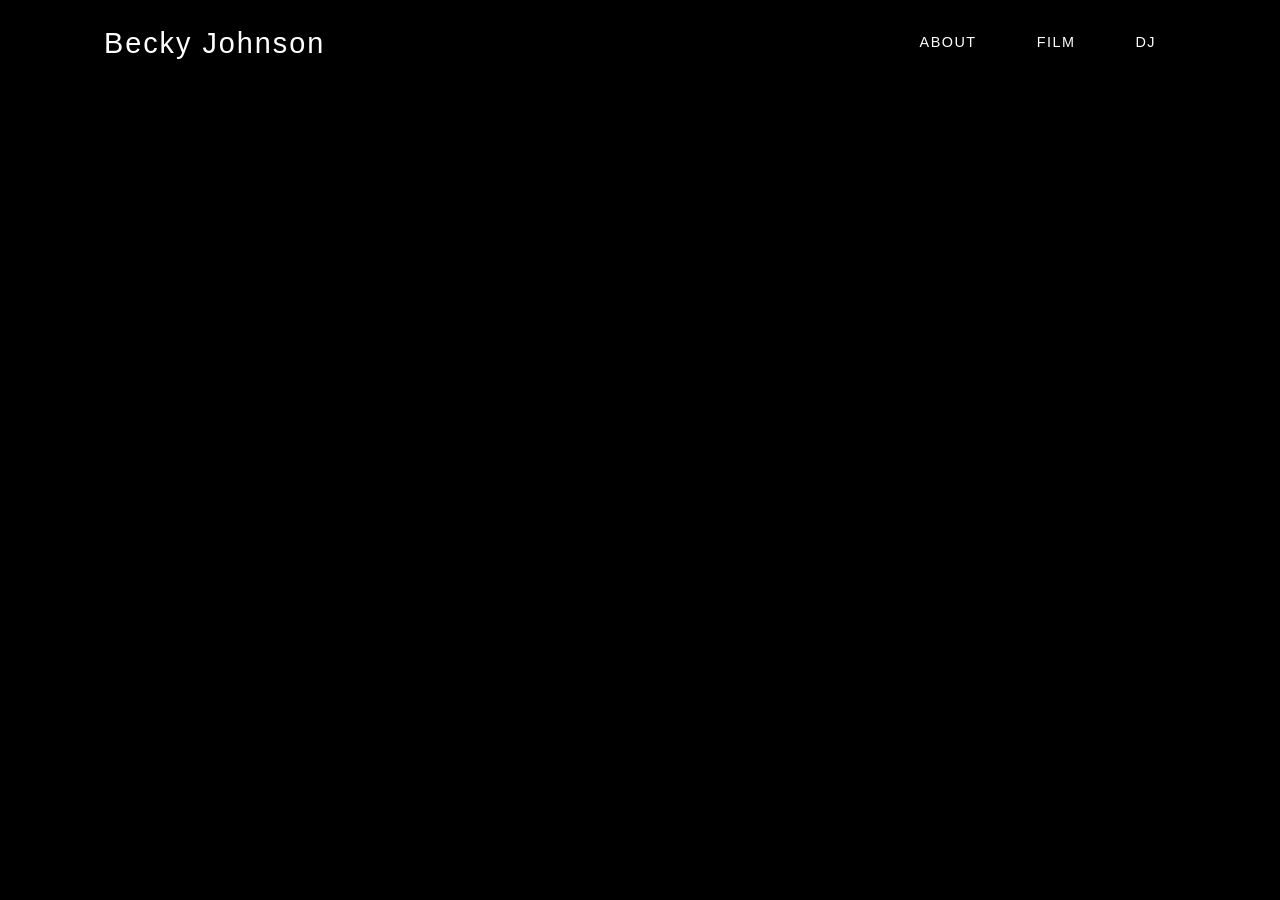
==== commit 801316ec: "remove 'work from header buttons'" ====
--- a/index.html
+++ b/index.html
@@ -17,7 +17,7 @@
             <nav class="page-nav" aria-label="Main navigation">
                 <a href="about.html">About</a>
                 <a href="film.html">Film</a>
-                <a href="dj.html">DJ Work</a>
+                <a href="dj.html">DJ</a>
             </nav>
         </div>
     </header>
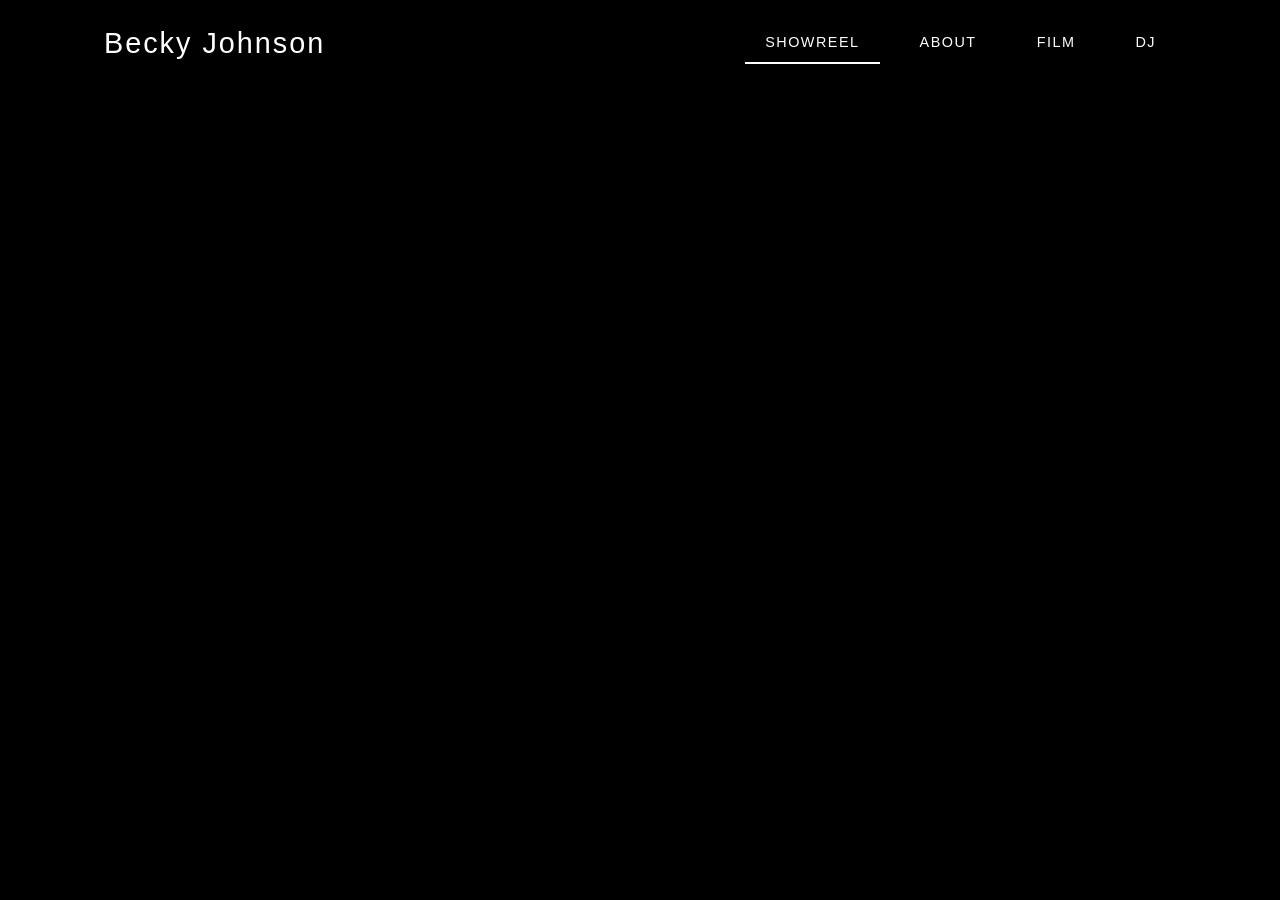
==== commit fe51c338: "make index.hmtl header button positions consistent with other pages" ====
--- a/index.html
+++ b/index.html
@@ -15,6 +15,7 @@
         <div class="header-content">
             <h1>Becky Johnson</h1>
             <nav class="page-nav" aria-label="Main navigation">
+                <a href="index.html" class="active">Showreel</a>
                 <a href="about.html">About</a>
                 <a href="film.html">Film</a>
                 <a href="dj.html">DJ</a>
